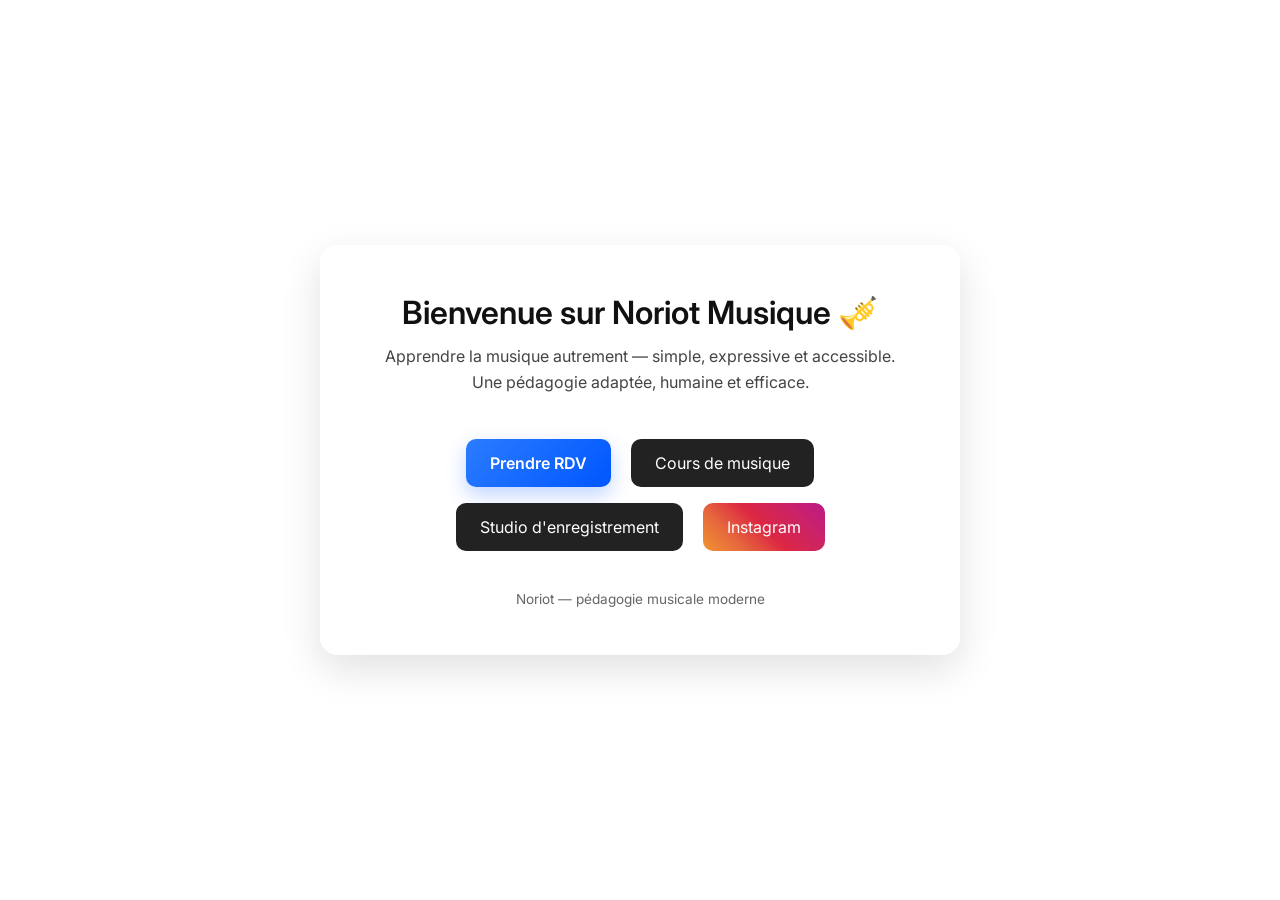
==== index.html @ 12dbf33e "Change button text from 'Réserver un cours' to 'Prendre RDV'" ====
<!DOCTYPE html>
<html lang="fr">
<head>
  <meta charset="UTF-8" />
  <title>Accueil — Noriot Musique</title>
  <meta name="viewport" content="width=device-width, initial-scale=1.0">

  <!-- Police -->
  <link href="https://fonts.googleapis.com/css2?family=Inter:wght@300;400;600&display=swap" rel="stylesheet">

  <style>
    * {
      box-sizing: border-box;
    }

    body {
      margin: 0;
      font-family: "Inter", Arial, sans-serif;
      color: #111;

      background: url("Fond-ecran-acceuil.png");
      background-size: cover;
      background-position: center;
      background-repeat: no-repeat;
      background-attachment: fixed;

      display: flex;
      align-items: center;
      justify-content: center;
      min-height: 100vh;
    }

    .card {
      background: rgba(255,255,255,0.94);
      padding: 48px 36px;
      max-width: 640px;
      width: 100%;
      text-align: center;
      border-radius: 18px;
      box-shadow: 0 14px 40px rgba(0,0,0,0.12);
    }

    h1 {
      margin: 0 0 12px;
      font-size: 2rem;
      font-weight: 600;
    }

    p.subtitle {
      margin: 0 0 36px;
      color: #444;
      line-height: 1.6;
    }

    .btn {
      display: inline-block;
      padding: 14px 24px;
      border-radius: 10px;
      border: none;
      font-size: 1rem;
      cursor: pointer;
      transition: transform .15s ease, box-shadow .15s ease, background .2s ease;
      text-decoration: none;
      margin: 8px;
    }

    .btn:hover {
      transform: translateY(-2px);
      box-shadow: 0 10px 20px rgba(0,0,0,0.15);
    }

    /* 🔵 Bouton principal Réserver */
    .btn-primary {
      background: linear-gradient(135deg, #2b7cff, #0056ff);
      color: white;
      font-weight: 600;
      box-shadow: 0 8px 20px rgba(0,86,255,0.25);
    }

    .btn-primary:hover {
      background: linear-gradient(135deg, #1f6ef0, #0048d6);
    }

    /* Boutons secondaires */
    .btn-secondary {
      background: #222;
      color: white;
    }

    .btn-secondary:hover {
      background: #000;
    }

    /* Instagram */
    .btn-instagram {
      background: linear-gradient(45deg, #f09433, #e6683c, #dc2743, #cc2366, #bc1888);
      color: white;
    }

    .btn-instagram:hover {
      background: linear-gradient(45deg, #dc2743, #cc2366, #bc1888);
    }

    footer {
      margin-top: 32px;
      font-size: .85rem;
      color: #666;
    }
  </style>
</head>

<body>

  <div class="card">
    <h1>Bienvenue sur Noriot Musique 🎺</h1>

    <p class="subtitle">
      Apprendre la musique autrement — simple, expressive et accessible.<br>
      Une pédagogie adaptée, humaine et efficace.
    </p>

    <!-- 🔵 Bouton principal -->
    <a href="Reserver.html" class="btn btn-primary">
      Prendre RDV
    </a>

    <!-- Boutons secondaires -->
    <a href="Cours.html" class="btn btn-secondary">
      Cours de musique
    </a>

    <a href="Studio.html" class="btn btn-secondary">
      Studio d'enregistrement
    </a>

    <a href="https://www.instagram.com/noriot.music/" 
       class="btn btn-instagram"
       target="_blank">
       Instagram
    </a>

    <footer>
      Noriot — pédagogie musicale moderne
    </footer>
  </div>

</body>
</html>
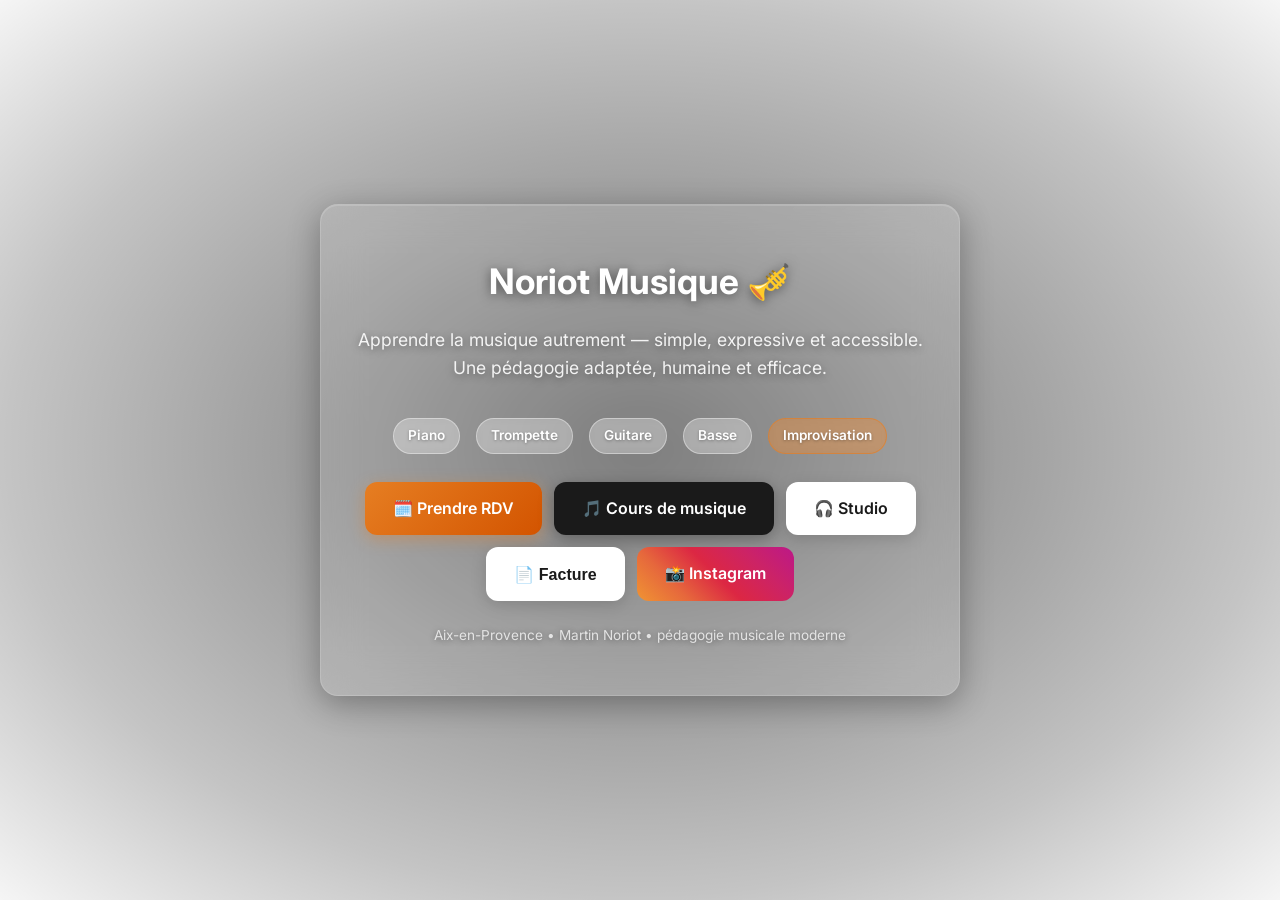
==== commit 0b6c139f: "Enhance index.html with meta tags and styles Added meta description and improved styling for hero se" ====
--- a/index.html
+++ b/index.html
@@ -1,148 +1,356 @@
 <!DOCTYPE html>
 <html lang="fr">
 <head>
-  <meta charset="UTF-8" />
+  <meta charset="UTF-8">
+  <meta name="viewport" content="width=device-width, initial-scale=1.0">
   <title>Accueil — Noriot Musique</title>
-  <meta name="viewport" content="width=device-width, initial-scale=1.0">
-
-  <!-- Police -->
-  <link href="https://fonts.googleapis.com/css2?family=Inter:wght@300;400;600&display=swap" rel="stylesheet">
+  <meta name="description" content="Apprendre la musique autrement avec Martin Noriot. Cours de piano, trompette, guitare, basse. Improvisation et pédagogie adaptée à Aix-en-Provence.">
+
+  <link href="https://fonts.googleapis.com/css2?family=Inter:wght@300;400;500;600;700&display=swap" rel="stylesheet">
+  <link rel="stylesheet" href="style.css">
 
   <style>
-    * {
-      box-sizing: border-box;
-    }
-
     body {
-      margin: 0;
-      font-family: "Inter", Arial, sans-serif;
-      color: #111;
-
-      background: url("Fond-ecran-acceuil.png");
+      /* TODO MARTIN : Remplacer par ton image Fond-ecran-acceuil.png */
+      background-image: url("https://images.unsplash.com/photo-1511379938547-c1f69419868d?w=1920&q=80");
       background-size: cover;
       background-position: center;
       background-repeat: no-repeat;
       background-attachment: fixed;
-
+    }
+
+    .hero-index {
+      min-height: 100vh;
       display: flex;
       align-items: center;
       justify-content: center;
-      min-height: 100vh;
-    }
-
-    .card {
-      background: rgba(255,255,255,0.94);
+      padding: 20px;
+      position: relative;
+    }
+
+    /* Overlay sombre derrière la card pour faire ressortir le texte blanc */
+    .hero-index::before {
+      content: '';
+      position: absolute;
+      top: 0; left: 0; right: 0; bottom: 0;
+      background: radial-gradient(ellipse at center, rgba(0,0,0,0.55) 0%, rgba(0,0,0,0.2) 70%, transparent 100%);
+      z-index: 0;
+      pointer-events: none;
+    }
+
+    /* Card glassmorphism */
+    .hero-card {
+      position: relative;
+      z-index: 1;
+      background: rgba(255, 255, 255, 0.1);
+      backdrop-filter: blur(20px) saturate(1.2);
+      -webkit-backdrop-filter: blur(20px) saturate(1.2);
+      border-radius: var(--radius);
       padding: 48px 36px;
       max-width: 640px;
       width: 100%;
       text-align: center;
-      border-radius: 18px;
-      box-shadow: 0 14px 40px rgba(0,0,0,0.12);
-    }
-
-    h1 {
-      margin: 0 0 12px;
-      font-size: 2rem;
-      font-weight: 600;
-    }
-
-    p.subtitle {
-      margin: 0 0 36px;
-      color: #444;
+      box-shadow: 
+        0 8px 32px rgba(0, 0, 0, 0.3),
+        inset 0 1px 0 rgba(255, 255, 255, 0.15);
+      border: 1px solid rgba(255, 255, 255, 0.15);
+      animation: fadeInUp 0.8s ease;
+    }
+
+    .hero-card h1 {
+      font-size: 2.2rem;
+      font-weight: 700;
+      margin-bottom: 16px;
+      color: #fff;
+      text-shadow: 0 2px 12px rgba(0,0,0,0.5);
+    }
+
+    .hero-card .subtitle {
+      font-size: 1.1rem;
+      color: rgba(255, 255, 255, 0.9);
+      margin-bottom: 32px;
       line-height: 1.6;
-    }
-
-    .btn {
-      display: inline-block;
-      padding: 14px 24px;
-      border-radius: 10px;
+      text-shadow: 0 2px 8px rgba(0,0,0,0.4);
+    }
+
+    .hero-buttons {
+      display: flex;
+      flex-wrap: wrap;
+      justify-content: center;
+      gap: 12px;
+      margin-bottom: 24px;
+    }
+
+    /* Tags */
+    .hero-tags {
+      display: flex;
+      flex-wrap: wrap;
+      justify-content: center;
+      gap: 8px;
+      margin-bottom: 24px;
+    }
+
+    .hero-tags .tag {
+      background: rgba(255, 255, 255, 0.25);
+      color: #fff;
+      border: 1px solid rgba(255, 255, 255, 0.4);
+      backdrop-filter: blur(4px);
+      text-shadow: 0 1px 3px rgba(0,0,0,0.3);
+    }
+
+    .hero-tags .tag-orange {
+      background: rgba(230, 126, 34, 0.4);
+      color: #fff;
+      border-color: rgba(230, 126, 34, 0.6);
+    }
+
+    .hero-footer {
+      font-size: 0.85rem;
+      color: rgba(255, 255, 255, 0.75);
+      margin-top: 16px;
+      text-shadow: 0 1px 6px rgba(0,0,0,0.4);
+    }
+
+    /* ===== BOUTONS OPaQUES ET LISIBLES ===== */
+
+    .hero-buttons .btn-primary {
+      background: linear-gradient(135deg, #E67E22, #D35400);
+      color: #fff;
+      box-shadow: 0 4px 16px rgba(230, 126, 34, 0.4);
+    }
+    .hero-buttons .btn-primary:hover {
+      background: linear-gradient(135deg, #D35400, #E67E22);
+      transform: translateY(-2px);
+      box-shadow: 0 8px 24px rgba(230, 126, 34, 0.5);
+    }
+
+    .hero-buttons .btn-secondary {
+      background: #1A1A1A;
+      color: #fff;
+      box-shadow: 0 4px 16px rgba(0,0,0,0.3);
+    }
+    .hero-buttons .btn-secondary:hover {
+      background: #000;
+      transform: translateY(-2px);
+      box-shadow: 0 8px 24px rgba(0,0,0,0.4);
+    }
+
+    .hero-buttons .btn-ghost {
+      background: #fff;
+      color: #1A1A1A;
       border: none;
+      box-shadow: 0 4px 16px rgba(0,0,0,0.15);
+    }
+    .hero-buttons .btn-ghost:hover {
+      background: #f5f5f5;
+      transform: translateY(-2px);
+      box-shadow: 0 8px 24px rgba(0,0,0,0.2);
+    }
+
+    .hero-buttons .btn-instagram {
+      background: linear-gradient(45deg, #f09433, #e6683c, #dc2743, #cc2366, #bc1888);
+      color: #fff;
+    }
+    .hero-buttons .btn-instagram:hover {
+      opacity: 0.9;
+      transform: translateY(-2px);
+    }
+
+    @keyframes fadeInUp {
+      from { opacity: 0; transform: translateY(30px); }
+      to { opacity: 1; transform: translateY(0); }
+    }
+
+    /* Modal mot de passe */
+    .modal-overlay {
+      position: fixed;
+      top: 0; left: 0; right: 0; bottom: 0;
+      background: rgba(0,0,0,0.6);
+      backdrop-filter: blur(8px);
+      display: none;
+      align-items: center;
+      justify-content: center;
+      z-index: 9999;
+      padding: 20px;
+    }
+
+    .modal-overlay.active {
+      display: flex;
+      animation: fadeIn 0.2s ease;
+    }
+
+    .modal-box {
+      background: rgba(255, 255, 255, 0.95);
+      backdrop-filter: blur(20px);
+      border-radius: var(--radius);
+      padding: 40px 32px;
+      max-width: 400px;
+      width: 100%;
+      text-align: center;
+      box-shadow: var(--shadow-hover);
+      animation: slideUp 0.3s ease;
+      border: 1px solid rgba(255,255,255,0.5);
+    }
+
+    .modal-box h3 {
+      font-size: 1.3rem;
+      margin-bottom: 8px;
+      color: var(--noir);
+    }
+
+    .modal-box p {
+      color: var(--gris);
+      font-size: 0.95rem;
+      margin-bottom: 24px;
+    }
+
+    .modal-box input {
+      width: 100%;
+      padding: 14px 16px;
+      border: 2px solid #eee;
+      border-radius: var(--radius-sm);
       font-size: 1rem;
-      cursor: pointer;
-      transition: transform .15s ease, box-shadow .15s ease, background .2s ease;
-      text-decoration: none;
-      margin: 8px;
-    }
-
-    .btn:hover {
-      transform: translateY(-2px);
-      box-shadow: 0 10px 20px rgba(0,0,0,0.15);
-    }
-
-    /* 🔵 Bouton principal Réserver */
-    .btn-primary {
-      background: linear-gradient(135deg, #2b7cff, #0056ff);
-      color: white;
-      font-weight: 600;
-      box-shadow: 0 8px 20px rgba(0,86,255,0.25);
-    }
-
-    .btn-primary:hover {
-      background: linear-gradient(135deg, #1f6ef0, #0048d6);
-    }
-
-    /* Boutons secondaires */
-    .btn-secondary {
-      background: #222;
-      color: white;
-    }
-
-    .btn-secondary:hover {
-      background: #000;
-    }
-
-    /* Instagram */
-    .btn-instagram {
-      background: linear-gradient(45deg, #f09433, #e6683c, #dc2743, #cc2366, #bc1888);
-      color: white;
-    }
-
-    .btn-instagram:hover {
-      background: linear-gradient(45deg, #dc2743, #cc2366, #bc1888);
-    }
-
-    footer {
-      margin-top: 32px;
-      font-size: .85rem;
-      color: #666;
+      font-family: 'Inter', sans-serif;
+      text-align: center;
+      letter-spacing: 0.1em;
+      transition: var(--transition);
+      margin-bottom: 16px;
+      background: var(--blanc);
+    }
+
+    .modal-box input:focus {
+      outline: none;
+      border-color: var(--orange);
+      box-shadow: 0 0 0 4px var(--orange-clair);
+    }
+
+    .modal-box .error {
+      color: #e74c3c;
+      font-size: 0.85rem;
+      margin-top: -8px;
+      margin-bottom: 12px;
+      min-height: 20px;
+    }
+
+    .modal-buttons {
+      display: flex;
+      gap: 12px;
+    }
+
+    .modal-buttons .btn {
+      flex: 1;
+    }
+
+    @keyframes fadeIn {
+      from { opacity: 0; }
+      to { opacity: 1; }
+    }
+
+    @keyframes slideUp {
+      from { opacity: 0; transform: translateY(20px); }
+      to { opacity: 1; transform: translateY(0); }
+    }
+
+    @keyframes shake {
+      0%, 100% { transform: translateX(0); }
+      25% { transform: translateX(-8px); }
+      75% { transform: translateX(8px); }
+    }
+
+    .shake {
+      animation: shake 0.3s ease;
     }
   </style>
 </head>
 
 <body>
-
-  <div class="card">
-    <h1>Bienvenue sur Noriot Musique 🎺</h1>
-
-    <p class="subtitle">
-      Apprendre la musique autrement — simple, expressive et accessible.<br>
-      Une pédagogie adaptée, humaine et efficace.
-    </p>
-
-    <!-- 🔵 Bouton principal -->
-    <a href="Reserver.html" class="btn btn-primary">
-      Prendre RDV
-    </a>
-
-    <!-- Boutons secondaires -->
-    <a href="Cours.html" class="btn btn-secondary">
-      Cours de musique
-    </a>
-
-    <a href="Studio.html" class="btn btn-secondary">
-      Studio d'enregistrement
-    </a>
-
-    <a href="https://www.instagram.com/noriot.music/" 
-       class="btn btn-instagram"
-       target="_blank">
-       Instagram
-    </a>
-
-    <footer>
-      Noriot — pédagogie musicale moderne
-    </footer>
+  <div class="hero-index">
+    <div class="hero-card">
+      <h1>Noriot Musique 🎺</h1>
+
+      <p class="subtitle">
+        Apprendre la musique autrement — simple, expressive et accessible.<br>
+        Une pédagogie adaptée, humaine et efficace.
+      </p>
+
+      <div class="hero-tags">
+        <span class="tag">Piano</span>
+        <span class="tag">Trompette</span>
+        <span class="tag">Guitare</span>
+        <span class="tag">Basse</span>
+        <span class="tag tag-orange">Improvisation</span>
+      </div>
+
+      <div class="hero-buttons">
+        <a href="Réserver.html" class="btn btn-primary">🗓️ Prendre RDV</a>
+        <a href="Cours.html" class="btn btn-secondary">🎵 Cours de musique</a>
+        <a href="Studio.html" class="btn btn-ghost">🎧 Studio</a>
+        <button type="button" class="btn btn-ghost" onclick="ouvrirModal()">📄 Facture</button>
+        <a href="https://www.instagram.com/noriot.music/" class="btn btn-instagram" target="_blank" rel="noopener">📸 Instagram</a>
+      </div>
+
+      <div class="hero-footer">
+        Aix-en-Provence • Martin Noriot • pédagogie musicale moderne
+      </div>
+    </div>
   </div>
 
+  <!-- Modal mot de passe -->
+  <div class="modal-overlay" id="modalMDP" onclick="fermerModal(event)">
+    <div class="modal-box" onclick="event.stopPropagation()">
+      <h3>🔒 Accès réservé</h3>
+      <p>Cette section est réservée. Entre le mot de passe pour continuer.</p>
+      <input 
+        type="password" 
+        id="inputMDP" 
+        placeholder="••••••" 
+        onkeydown="if(event.key==='Enter')verifierMDP()"
+        autocomplete="off"
+      >
+      <div class="error" id="errorMDP"></div>
+      <div class="modal-buttons">
+        <button type="button" class="btn btn-secondary" onclick="fermerModal()">Annuler</button>
+        <button type="button" class="btn btn-primary" onclick="verifierMDP()">Valider</button>
+      </div>
+    </div>
+  </div>
+
+  <script>
+    const MOT_DE_PASSE = "noriot2026";
+
+    function ouvrirModal() {
+      document.getElementById('modalMDP').classList.add('active');
+      document.getElementById('inputMDP').value = '';
+      document.getElementById('errorMDP').textContent = '';
+      setTimeout(() => document.getElementById('inputMDP').focus(), 100);
+    }
+
+    function fermerModal(event) {
+      if (event && event.target !== document.getElementById('modalMDP')) return;
+      document.getElementById('modalMDP').classList.remove('active');
+    }
+
+    function verifierMDP() {
+      const input = document.getElementById('inputMDP');
+      const error = document.getElementById('errorMDP');
+      const modal = document.getElementById('modalMDP');
+
+      if (input.value === MOT_DE_PASSE) {
+        window.location.href = 'FactureForm.html';
+      } else {
+        error.textContent = 'Mot de passe incorrect';
+        modal.querySelector('.modal-box').classList.add('shake');
+        input.value = '';
+        input.focus();
+        setTimeout(() => {
+          modal.querySelector('.modal-box').classList.remove('shake');
+        }, 300);
+      }
+    }
+
+    document.addEventListener('keydown', (e) => {
+      if (e.key === 'Escape') fermerModal();
+    });
+  </script>
 </body>
 </html>
--- a/style.css
+++ b/style.css
@@ -0,0 +1,524 @@
+/* ============================================
+   NORIOT MUSIQUE - Style Commun
+   Palette inspirée de l'affiche officielle
+   ============================================ */
+
+/* --- Variables de couleurs (palette affiche) --- */
+:root {
+  --rose: #F5A9B8;
+  --rose-clair: #FCE4EC;
+  --orange: #E67E22;
+  --orange-clair: #FAD7A0;
+  --jaune: #F4D03F;
+  --jaune-clair: #FCF3CF;
+  --noir: #1A1A1A;
+  --gris: #666666;
+  --gris-clair: #F5F5F5;
+  --blanc: #FFFFFF;
+  --bleu-lien: #2A6EFB;
+
+  --radius: 18px;
+  --radius-sm: 12px;
+  --shadow: 0 8px 32px rgba(0,0,0,0.12);
+  --shadow-hover: 0 12px 40px rgba(0,0,0,0.18);
+  --transition: all 0.3s cubic-bezier(0.4, 0, 0.2, 1);
+}
+
+/* --- Reset & Base --- */
+* {
+  margin: 0;
+  padding: 0;
+  box-sizing: border-box;
+}
+
+html {
+  scroll-behavior: smooth;
+  font-size: 16px;
+}
+
+body {
+  font-family: 'Inter', -apple-system, BlinkMacSystemFont, 'Segoe UI', sans-serif;
+  color: var(--noir);
+  line-height: 1.6;
+  background: var(--gris-clair);
+  overflow-x: hidden;
+}
+
+/* --- Liens --- */
+a {
+  color: var(--bleu-lien);
+  text-decoration: none;
+  transition: var(--transition);
+}
+
+a:hover {
+  color: var(--orange);
+}
+
+/* --- Boutons --- */
+.btn {
+  display: inline-flex;
+  align-items: center;
+  justify-content: center;
+  gap: 8px;
+  padding: 14px 28px;
+  border-radius: var(--radius-sm);
+  border: none;
+  font-size: 1rem;
+  font-weight: 600;
+  cursor: pointer;
+  transition: var(--transition);
+  text-decoration: none;
+  white-space: nowrap;
+}
+
+.btn:hover {
+  transform: translateY(-2px);
+  box-shadow: var(--shadow-hover);
+}
+
+.btn-primary {
+  background: linear-gradient(135deg, var(--orange), #D35400);
+  color: var(--blanc);
+  box-shadow: 0 4px 16px rgba(230, 126, 34, 0.3);
+}
+
+.btn-primary:hover {
+  background: linear-gradient(135deg, #D35400, var(--orange));
+}
+
+.btn-secondary {
+  background: var(--noir);
+  color: var(--blanc);
+}
+
+.btn-secondary:hover {
+  background: #333;
+}
+
+.btn-ghost {
+  background: rgba(255,255,255,0.9);
+  color: var(--noir);
+  border: 2px solid var(--rose);
+}
+
+.btn-ghost:hover {
+  background: var(--rose-clair);
+  border-color: var(--orange);
+}
+
+.btn-instagram {
+  background: linear-gradient(45deg, #f09433, #e6683c, #dc2743, #cc2366, #bc1888);
+  color: var(--blanc);
+}
+
+.btn-instagram:hover {
+  opacity: 0.9;
+}
+
+/* --- Cartes --- */
+.card {
+  background: var(--blanc);
+  border-radius: var(--radius);
+  padding: 32px;
+  box-shadow: var(--shadow);
+  transition: var(--transition);
+}
+
+.card:hover {
+  box-shadow: var(--shadow-hover);
+  transform: translateY(-4px);
+}
+
+/* --- Navigation flottante --- */
+.nav-float {
+  position: fixed;
+  top: 20px;
+  left: 20px;
+  z-index: 1000;
+  background: rgba(255,255,255,0.95);
+  backdrop-filter: blur(10px);
+  border-radius: 50%;
+  width: 48px;
+  height: 48px;
+  display: flex;
+  align-items: center;
+  justify-content: center;
+  box-shadow: var(--shadow);
+  transition: var(--transition);
+}
+
+.nav-float:hover {
+  transform: scale(1.1);
+  background: var(--rose-clair);
+}
+
+.nav-float svg {
+  width: 24px;
+  height: 24px;
+  color: var(--noir);
+}
+
+/* --- Progress bar --- */
+.progress-bar {
+  position: fixed;
+  top: 0;
+  left: 0;
+  height: 3px;
+  background: linear-gradient(90deg, var(--orange), var(--jaune));
+  z-index: 9999;
+  transition: width 0.1s ease;
+}
+
+/* --- Sections --- */
+.section {
+  padding: 60px 20px;
+  max-width: 900px;
+  margin: 0 auto;
+}
+
+.section-title {
+  font-size: 2rem;
+  font-weight: 700;
+  margin-bottom: 12px;
+  color: var(--noir);
+}
+
+.section-subtitle {
+  font-size: 1.1rem;
+  color: var(--gris);
+  margin-bottom: 40px;
+  max-width: 600px;
+}
+
+/* --- Footer --- */
+.site-footer {
+  background: var(--noir);
+  color: var(--blanc);
+  padding: 48px 20px 24px;
+  margin-top: 60px;
+}
+
+.footer-content {
+  max-width: 900px;
+  margin: 0 auto;
+  display: grid;
+  grid-template-columns: 1fr;
+  gap: 32px;
+}
+
+.footer-profile {
+  display: flex;
+  align-items: center;
+  gap: 16px;
+}
+
+.footer-profile-img {
+  width: 64px;
+  height: 64px;
+  border-radius: 50%;
+  object-fit: cover;
+  border: 3px solid var(--orange);
+}
+
+.footer-profile-info h3 {
+  font-size: 1.2rem;
+  margin-bottom: 4px;
+}
+
+.footer-profile-info p {
+  font-size: 0.9rem;
+  color: #aaa;
+}
+
+.footer-links {
+  display: flex;
+  flex-wrap: wrap;
+  gap: 16px;
+}
+
+.footer-links a {
+  color: #aaa;
+  font-size: 0.9rem;
+  display: flex;
+  align-items: center;
+  gap: 6px;
+}
+
+.footer-links a:hover {
+  color: var(--orange);
+}
+
+.footer-bottom {
+  text-align: center;
+  padding-top: 24px;
+  margin-top: 24px;
+  border-top: 1px solid #333;
+  font-size: 0.85rem;
+  color: #666;
+}
+
+/* --- Grille de cartes --- */
+.cards-grid {
+  display: grid;
+  grid-template-columns: 1fr;
+  gap: 20px;
+}
+
+/* --- Reviews placeholder --- */
+.reviews-section {
+  background: linear-gradient(135deg, var(--rose-clair), var(--jaune-clair));
+  border-radius: var(--radius);
+  padding: 40px 32px;
+  text-align: center;
+}
+
+.reviews-placeholder {
+  background: var(--blanc);
+  border-radius: var(--radius-sm);
+  padding: 32px;
+  margin-top: 20px;
+  border: 2px dashed var(--rose);
+}
+
+/* --- Animations --- */
+@keyframes fadeInUp {
+  from {
+    opacity: 0;
+    transform: translateY(30px);
+  }
+  to {
+    opacity: 1;
+    transform: translateY(0);
+  }
+}
+
+.animate-in {
+  animation: fadeInUp 0.6s ease forwards;
+}
+
+/* --- Responsive --- */
+@media (min-width: 768px) {
+  .cards-grid {
+    grid-template-columns: repeat(2, 1fr);
+  }
+
+  .footer-content {
+    grid-template-columns: 1fr 1fr;
+  }
+
+  .section {
+    padding: 80px 40px;
+  }
+}
+
+@media (min-width: 1024px) {
+  .cards-grid {
+    grid-template-columns: repeat(3, 1fr);
+  }
+}
+
+/* --- Scroll reveal --- */
+.reveal {
+  opacity: 0;
+  transform: translateY(20px);
+  transition: opacity 0.6s ease, transform 0.6s ease;
+}
+
+.reveal.active {
+  opacity: 1;
+  transform: translateY(0);
+}
+
+/* --- Tarifs visuels --- */
+.price-card {
+  background: var(--blanc);
+  border-radius: var(--radius);
+  padding: 28px;
+  text-align: center;
+  border: 2px solid transparent;
+  transition: var(--transition);
+  position: relative;
+  overflow: hidden;
+}
+
+.price-card::before {
+  content: '';
+  position: absolute;
+  top: 0;
+  left: 0;
+  right: 0;
+  height: 4px;
+  background: linear-gradient(90deg, var(--orange), var(--jaune));
+}
+
+.price-card:hover {
+  border-color: var(--orange);
+  transform: translateY(-4px);
+}
+
+.price-tag {
+  font-size: 2.5rem;
+  font-weight: 700;
+  color: var(--orange);
+  margin: 16px 0;
+}
+
+.price-period {
+  font-size: 0.9rem;
+  color: var(--gris);
+}
+
+/* --- Tags --- */
+.tag {
+  display: inline-block;
+  padding: 6px 14px;
+  border-radius: 999px;
+  font-size: 0.85rem;
+  font-weight: 600;
+  background: var(--rose-clair);
+  color: var(--noir);
+  margin: 4px;
+}
+
+.tag-orange {
+  background: var(--orange-clair);
+  color: #8B4513;
+}
+
+/* --- Hero spécial index --- */
+.hero-index {
+  min-height: 100vh;
+  display: flex;
+  align-items: center;
+  justify-content: center;
+  padding: 20px;
+  position: relative;
+}
+
+.hero-card {
+  background: rgba(255,255,255,0.96);
+  backdrop-filter: blur(10px);
+  border-radius: var(--radius);
+  padding: 48px 36px;
+  max-width: 640px;
+  width: 100%;
+  text-align: center;
+  box-shadow: var(--shadow);
+  animation: fadeInUp 0.8s ease;
+}
+
+/* --- Formulaire embed --- */
+.form-embed {
+  border-radius: var(--radius);
+  overflow: hidden;
+  border: 1px solid #eee;
+  background: var(--blanc);
+}
+
+.form-embed iframe {
+  width: 100%;
+  border: 0;
+  display: block;
+}
+
+/* --- Info box --- */
+.info-box {
+  background: linear-gradient(135deg, var(--rose-clair), var(--jaune-clair));
+  border-radius: var(--radius-sm);
+  padding: 20px;
+  margin: 20px 0;
+  border-left: 4px solid var(--orange);
+}
+
+.info-box p {
+  margin: 8px 0;
+  font-size: 0.95rem;
+}
+
+/* --- Image placeholders --- */
+.img-placeholder {
+  background: linear-gradient(135deg, var(--rose-clair), var(--jaune-clair));
+  border-radius: var(--radius-sm);
+  display: flex;
+  align-items: center;
+  justify-content: center;
+  min-height: 200px;
+  color: var(--gris);
+  font-size: 0.9rem;
+  text-align: center;
+  padding: 20px;
+  border: 2px dashed var(--rose);
+}
+
+/* --- CTA fixe mobile --- */
+.cta-fixed {
+  position: fixed;
+  bottom: 0;
+  left: 0;
+  right: 0;
+  background: var(--blanc);
+  padding: 16px 20px;
+  box-shadow: 0 -4px 20px rgba(0,0,0,0.1);
+  display: flex;
+  gap: 12px;
+  z-index: 100;
+}
+
+.cta-fixed .btn {
+  flex: 1;
+  padding: 14px;
+}
+
+@media (min-width: 768px) {
+  .cta-fixed {
+    display: none;
+  }
+}
+
+/* --- Timeline --- */
+.timeline {
+  position: relative;
+  padding-left: 30px;
+}
+
+.timeline::before {
+  content: '';
+  position: absolute;
+  left: 8px;
+  top: 0;
+  bottom: 0;
+  width: 3px;
+  background: linear-gradient(180deg, var(--orange), var(--jaune));
+  border-radius: 3px;
+}
+
+.timeline-item {
+  position: relative;
+  margin-bottom: 32px;
+  padding-left: 24px;
+}
+
+.timeline-item::before {
+  content: '';
+  position: absolute;
+  left: -30px;
+  top: 4px;
+  width: 16px;
+  height: 16px;
+  border-radius: 50%;
+  background: var(--orange);
+  border: 3px solid var(--blanc);
+  box-shadow: 0 0 0 3px var(--orange-clair);
+}
+
+.timeline-item h3 {
+  font-size: 1.1rem;
+  margin-bottom: 8px;
+  color: var(--noir);
+}
+
+.timeline-item p {
+  font-size: 0.95rem;
+  color: var(--gris);
+}
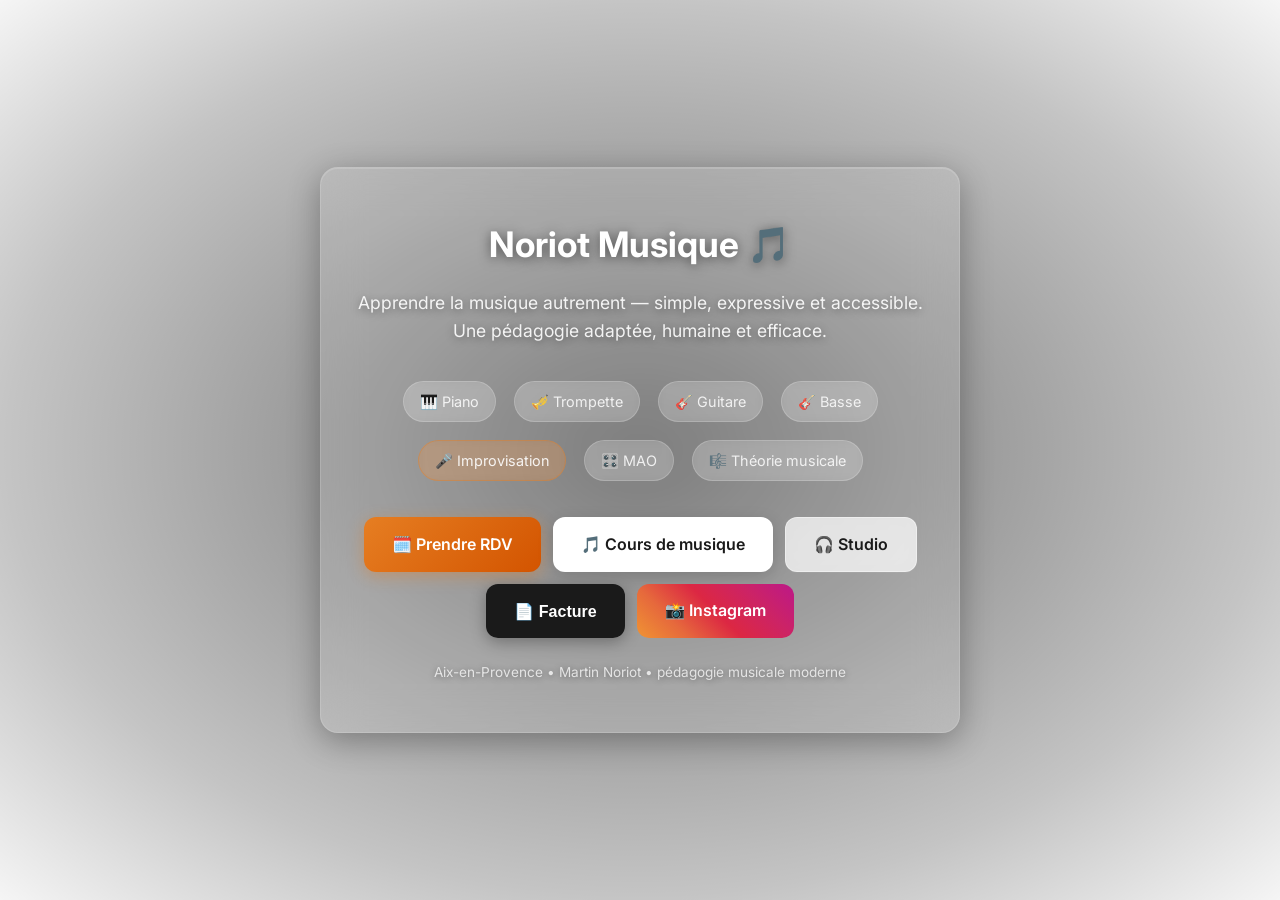
==== commit 6315f853: "Refactor styles and update HTML tags with emojis" ====
--- a/index.html
+++ b/index.html
@@ -28,7 +28,7 @@
       position: relative;
     }
 
-    /* Overlay sombre derrière la card pour faire ressortir le texte blanc */
+    /* Overlay sombre derrière la card */
     .hero-index::before {
       content: '';
       position: absolute;
@@ -81,27 +81,41 @@
       margin-bottom: 24px;
     }
 
-    /* Tags */
+    /* ===== TAGS INFORMATIFS (pas des boutons) ===== */
     .hero-tags {
       display: flex;
       flex-wrap: wrap;
       justify-content: center;
-      gap: 8px;
-      margin-bottom: 24px;
+      gap: 10px;
+      margin-bottom: 32px;
     }
 
     .hero-tags .tag {
+      background: rgba(255, 255, 255, 0.15);
+      color: rgba(255, 255, 255, 0.85);
+      border: 1px solid rgba(255, 255, 255, 0.2);
+      backdrop-filter: blur(4px);
+      font-size: 0.9rem;
+      font-weight: 400;
+      padding: 8px 16px;
+      cursor: default;
+      user-select: none;
+      transition: var(--transition);
+    }
+
+    .hero-tags .tag:hover {
       background: rgba(255, 255, 255, 0.25);
-      color: #fff;
-      border: 1px solid rgba(255, 255, 255, 0.4);
-      backdrop-filter: blur(4px);
-      text-shadow: 0 1px 3px rgba(0,0,0,0.3);
+      transform: translateY(-2px);
     }
 
     .hero-tags .tag-orange {
-      background: rgba(230, 126, 34, 0.4);
-      color: #fff;
-      border-color: rgba(230, 126, 34, 0.6);
+      background: rgba(230, 126, 34, 0.25);
+      color: rgba(255, 255, 255, 0.9);
+      border-color: rgba(230, 126, 34, 0.4);
+    }
+
+    .hero-tags .tag-orange:hover {
+      background: rgba(230, 126, 34, 0.35);
     }
 
     .hero-footer {
@@ -111,7 +125,7 @@
       text-shadow: 0 1px 6px rgba(0,0,0,0.4);
     }
 
-    /* ===== BOUTONS OPaQUES ET LISIBLES ===== */
+    /* ===== BOUTONS ===== */
 
     .hero-buttons .btn-primary {
       background: linear-gradient(135deg, #E67E22, #D35400);
@@ -124,27 +138,53 @@
       box-shadow: 0 8px 24px rgba(230, 126, 34, 0.5);
     }
 
+    /* Cours de musique — BLANC */
     .hero-buttons .btn-secondary {
+      background: #fff;
+      color: #1A1A1A;
+      box-shadow: 0 4px 16px rgba(0,0,0,0.15);
+    }
+    .hero-buttons .btn-secondary:hover {
+      background: #f5f5f5;
+      transform: translateY(-2px);
+      box-shadow: 0 8px 24px rgba(0,0,0,0.2);
+    }
+
+    /* Studio — transparent blanc */
+    .hero-buttons .btn-ghost {
+      background: rgba(255, 255, 255, 0.7);
+      backdrop-filter: blur(10px);
+      color: #1A1A1A;
+      border: 1px solid rgba(255,255,255,0.4);
+    }
+    .hero-buttons .btn-ghost:hover {
+      background: rgba(255, 255, 255, 0.9);
+      transform: translateY(-2px);
+    }
+
+    /* Facture — NOIR */
+    .hero-buttons .btn-facture {
+      display: inline-flex;
+      align-items: center;
+      justify-content: center;
+      gap: 8px;
+      padding: 14px 28px;
+      border-radius: var(--radius-sm);
+      border: none;
+      font-size: 1rem;
+      font-weight: 600;
+      cursor: pointer;
+      transition: var(--transition);
+      text-decoration: none;
+      white-space: nowrap;
       background: #1A1A1A;
       color: #fff;
       box-shadow: 0 4px 16px rgba(0,0,0,0.3);
     }
-    .hero-buttons .btn-secondary:hover {
+    .hero-buttons .btn-facture:hover {
       background: #000;
       transform: translateY(-2px);
       box-shadow: 0 8px 24px rgba(0,0,0,0.4);
-    }
-
-    .hero-buttons .btn-ghost {
-      background: #fff;
-      color: #1A1A1A;
-      border: none;
-      box-shadow: 0 4px 16px rgba(0,0,0,0.15);
-    }
-    .hero-buttons .btn-ghost:hover {
-      background: #f5f5f5;
-      transform: translateY(-2px);
-      box-shadow: 0 8px 24px rgba(0,0,0,0.2);
     }
 
     .hero-buttons .btn-instagram {
@@ -266,26 +306,29 @@
 <body>
   <div class="hero-index">
     <div class="hero-card">
-      <h1>Noriot Musique 🎺</h1>
+      <h1>Noriot Musique 🎵</h1>
 
       <p class="subtitle">
         Apprendre la musique autrement — simple, expressive et accessible.<br>
         Une pédagogie adaptée, humaine et efficace.
       </p>
 
+      <!-- Tags informatifs avec emojis -->
       <div class="hero-tags">
-        <span class="tag">Piano</span>
-        <span class="tag">Trompette</span>
-        <span class="tag">Guitare</span>
-        <span class="tag">Basse</span>
-        <span class="tag tag-orange">Improvisation</span>
+        <span class="tag">🎹 Piano</span>
+        <span class="tag">🎺 Trompette</span>
+        <span class="tag">🎸 Guitare</span>
+        <span class="tag">🎸 Basse</span>
+        <span class="tag tag-orange">🎤 Improvisation</span>
+        <span class="tag">🎛️ MAO</span>
+        <span class="tag">🎼 Théorie musicale</span>
       </div>
 
       <div class="hero-buttons">
         <a href="Réserver.html" class="btn btn-primary">🗓️ Prendre RDV</a>
         <a href="Cours.html" class="btn btn-secondary">🎵 Cours de musique</a>
         <a href="Studio.html" class="btn btn-ghost">🎧 Studio</a>
-        <button type="button" class="btn btn-ghost" onclick="ouvrirModal()">📄 Facture</button>
+        <button type="button" class="btn-facture" onclick="ouvrirModal()">📄 Facture</button>
         <a href="https://www.instagram.com/noriot.music/" class="btn btn-instagram" target="_blank" rel="noopener">📸 Instagram</a>
       </div>
 
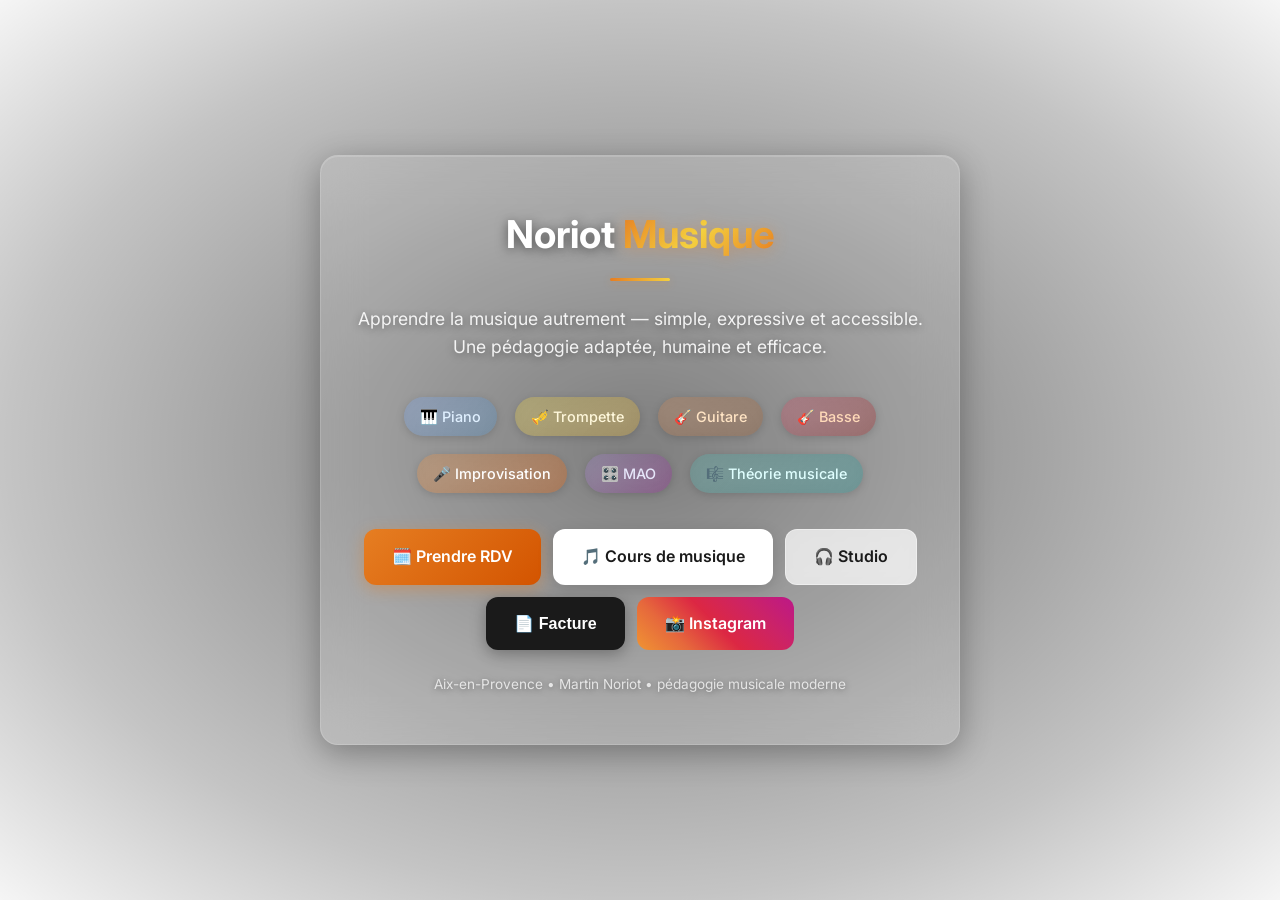
==== commit 39f4425b: "Refactor hero card styles and tag colors Updated styles and structure for hero card and tags." ====
--- a/index.html
+++ b/index.html
@@ -28,7 +28,7 @@
       position: relative;
     }
 
-    /* Overlay sombre derrière la card */
+    /* Overlay sombre */
     .hero-index::before {
       content: '';
       position: absolute;
@@ -57,12 +57,36 @@
       animation: fadeInUp 0.8s ease;
     }
 
+    /* ===== TITRE AVEC DÉGRADÉ COLORÉ ===== */
     .hero-card h1 {
-      font-size: 2.2rem;
+      font-size: 2.4rem;
       font-weight: 700;
-      margin-bottom: 16px;
+      margin-bottom: 8px;
       color: #fff;
       text-shadow: 0 2px 12px rgba(0,0,0,0.5);
+    }
+
+    .hero-card h1 .noriot {
+      color: #fff;
+    }
+
+    .hero-card h1 .musique {
+      background: linear-gradient(135deg, #E67E22, #F4D03F, #E67E22);
+      -webkit-background-clip: text;
+      -webkit-text-fill-color: transparent;
+      background-clip: text;
+      text-shadow: none;
+      filter: drop-shadow(0 2px 8px rgba(230, 126, 34, 0.4));
+    }
+
+    /* Petit trait décoratif sous le titre */
+    .title-accent {
+      width: 60px;
+      height: 3px;
+      background: linear-gradient(90deg, #E67E22, #F4D03F);
+      border-radius: 3px;
+      margin: 12px auto 24px;
+      box-shadow: 0 2px 8px rgba(230, 126, 34, 0.3);
     }
 
     .hero-card .subtitle {
@@ -81,7 +105,7 @@
       margin-bottom: 24px;
     }
 
-    /* ===== TAGS INFORMATIFS (pas des boutons) ===== */
+    /* ===== TAGS INFORMATIFS AVEC COULEURS DOUCES ===== */
     .hero-tags {
       display: flex;
       flex-wrap: wrap;
@@ -91,31 +115,84 @@
     }
 
     .hero-tags .tag {
-      background: rgba(255, 255, 255, 0.15);
-      color: rgba(255, 255, 255, 0.85);
-      border: 1px solid rgba(255, 255, 255, 0.2);
-      backdrop-filter: blur(4px);
       font-size: 0.9rem;
-      font-weight: 400;
+      font-weight: 500;
       padding: 8px 16px;
       cursor: default;
       user-select: none;
       transition: var(--transition);
+      border: none;
+      backdrop-filter: blur(10px);
+      box-shadow: 0 2px 8px rgba(0,0,0,0.15);
     }
 
     .hero-tags .tag:hover {
-      background: rgba(255, 255, 255, 0.25);
-      transform: translateY(-2px);
-    }
-
-    .hero-tags .tag-orange {
-      background: rgba(230, 126, 34, 0.25);
-      color: rgba(255, 255, 255, 0.9);
-      border-color: rgba(230, 126, 34, 0.4);
-    }
-
-    .hero-tags .tag-orange:hover {
-      background: rgba(230, 126, 34, 0.35);
+      transform: translateY(-2px);
+      box-shadow: 0 4px 12px rgba(0,0,0,0.2);
+    }
+
+    /* Couleurs douces pour chaque instrument */
+    .tag-piano {
+      background: linear-gradient(135deg, rgba(100, 149, 237, 0.25), rgba(70, 130, 180, 0.35));
+      color: #E0F0FF;
+      border: 1px solid rgba(100, 149, 237, 0.4);
+    }
+    .tag-piano:hover {
+      background: linear-gradient(135deg, rgba(100, 149, 237, 0.35), rgba(70, 130, 180, 0.45));
+    }
+
+    .tag-trompette {
+      background: linear-gradient(135deg, rgba(255, 215, 0, 0.2), rgba(218, 165, 32, 0.3));
+      color: #FFF8DC;
+      border: 1px solid rgba(255, 215, 0, 0.4);
+    }
+    .tag-trompette:hover {
+      background: linear-gradient(135deg, rgba(255, 215, 0, 0.3), rgba(218, 165, 32, 0.4));
+    }
+
+    .tag-guitare {
+      background: linear-gradient(135deg, rgba(210, 105, 30, 0.2), rgba(139, 69, 19, 0.3));
+      color: #FFE4C4;
+      border: 1px solid rgba(210, 105, 30, 0.4);
+    }
+    .tag-guitare:hover {
+      background: linear-gradient(135deg, rgba(210, 105, 30, 0.3), rgba(139, 69, 19, 0.4));
+    }
+
+    .tag-basse {
+      background: linear-gradient(135deg, rgba(220, 20, 60, 0.2), rgba(139, 0, 0, 0.3));
+      color: #FFDAB9;
+      border: 1px solid rgba(220, 20, 60, 0.4);
+    }
+    .tag-basse:hover {
+      background: linear-gradient(135deg, rgba(220, 20, 60, 0.3), rgba(139, 0, 0, 0.4));
+    }
+
+    .tag-impro {
+      background: linear-gradient(135deg, rgba(230, 126, 34, 0.25), rgba(211, 84, 0, 0.35));
+      color: #FFF;
+      border: 1px solid rgba(230, 126, 34, 0.5);
+    }
+    .tag-impro:hover {
+      background: linear-gradient(135deg, rgba(230, 126, 34, 0.35), rgba(211, 84, 0, 0.45));
+    }
+
+    .tag-mao {
+      background: linear-gradient(135deg, rgba(147, 112, 219, 0.2), rgba(128, 0, 128, 0.3));
+      color: #E6E6FA;
+      border: 1px solid rgba(147, 112, 219, 0.4);
+    }
+    .tag-mao:hover {
+      background: linear-gradient(135deg, rgba(147, 112, 219, 0.3), rgba(128, 0, 128, 0.4));
+    }
+
+    .tag-theorie {
+      background: linear-gradient(135deg, rgba(32, 178, 170, 0.2), rgba(0, 128, 128, 0.3));
+      color: #E0FFFF;
+      border: 1px solid rgba(32, 178, 170, 0.4);
+    }
+    .tag-theorie:hover {
+      background: linear-gradient(135deg, rgba(32, 178, 170, 0.3), rgba(0, 128, 128, 0.4));
     }
 
     .hero-footer {
@@ -138,7 +215,6 @@
       box-shadow: 0 8px 24px rgba(230, 126, 34, 0.5);
     }
 
-    /* Cours de musique — BLANC */
     .hero-buttons .btn-secondary {
       background: #fff;
       color: #1A1A1A;
@@ -150,7 +226,6 @@
       box-shadow: 0 8px 24px rgba(0,0,0,0.2);
     }
 
-    /* Studio — transparent blanc */
     .hero-buttons .btn-ghost {
       background: rgba(255, 255, 255, 0.7);
       backdrop-filter: blur(10px);
@@ -162,7 +237,6 @@
       transform: translateY(-2px);
     }
 
-    /* Facture — NOIR */
     .hero-buttons .btn-facture {
       display: inline-flex;
       align-items: center;
@@ -306,22 +380,28 @@
 <body>
   <div class="hero-index">
     <div class="hero-card">
-      <h1>Noriot Musique 🎵</h1>
+      <h1>
+        <span class="noriot">Noriot</span>
+        <span class="musique">Musique</span>
+      </h1>
+
+      <!-- Trait décoratif -->
+      <div class="title-accent"></div>
 
       <p class="subtitle">
         Apprendre la musique autrement — simple, expressive et accessible.<br>
         Une pédagogie adaptée, humaine et efficace.
       </p>
 
-      <!-- Tags informatifs avec emojis -->
+      <!-- Tags informatifs avec couleurs douces -->
       <div class="hero-tags">
-        <span class="tag">🎹 Piano</span>
-        <span class="tag">🎺 Trompette</span>
-        <span class="tag">🎸 Guitare</span>
-        <span class="tag">🎸 Basse</span>
-        <span class="tag tag-orange">🎤 Improvisation</span>
-        <span class="tag">🎛️ MAO</span>
-        <span class="tag">🎼 Théorie musicale</span>
+        <span class="tag tag-piano">🎹 Piano</span>
+        <span class="tag tag-trompette">🎺 Trompette</span>
+        <span class="tag tag-guitare">🎸 Guitare</span>
+        <span class="tag tag-basse">🎸 Basse</span>
+        <span class="tag tag-impro">🎤 Improvisation</span>
+        <span class="tag tag-mao">🎛️ MAO</span>
+        <span class="tag tag-theorie">🎼 Théorie musicale</span>
       </div>
 
       <div class="hero-buttons">
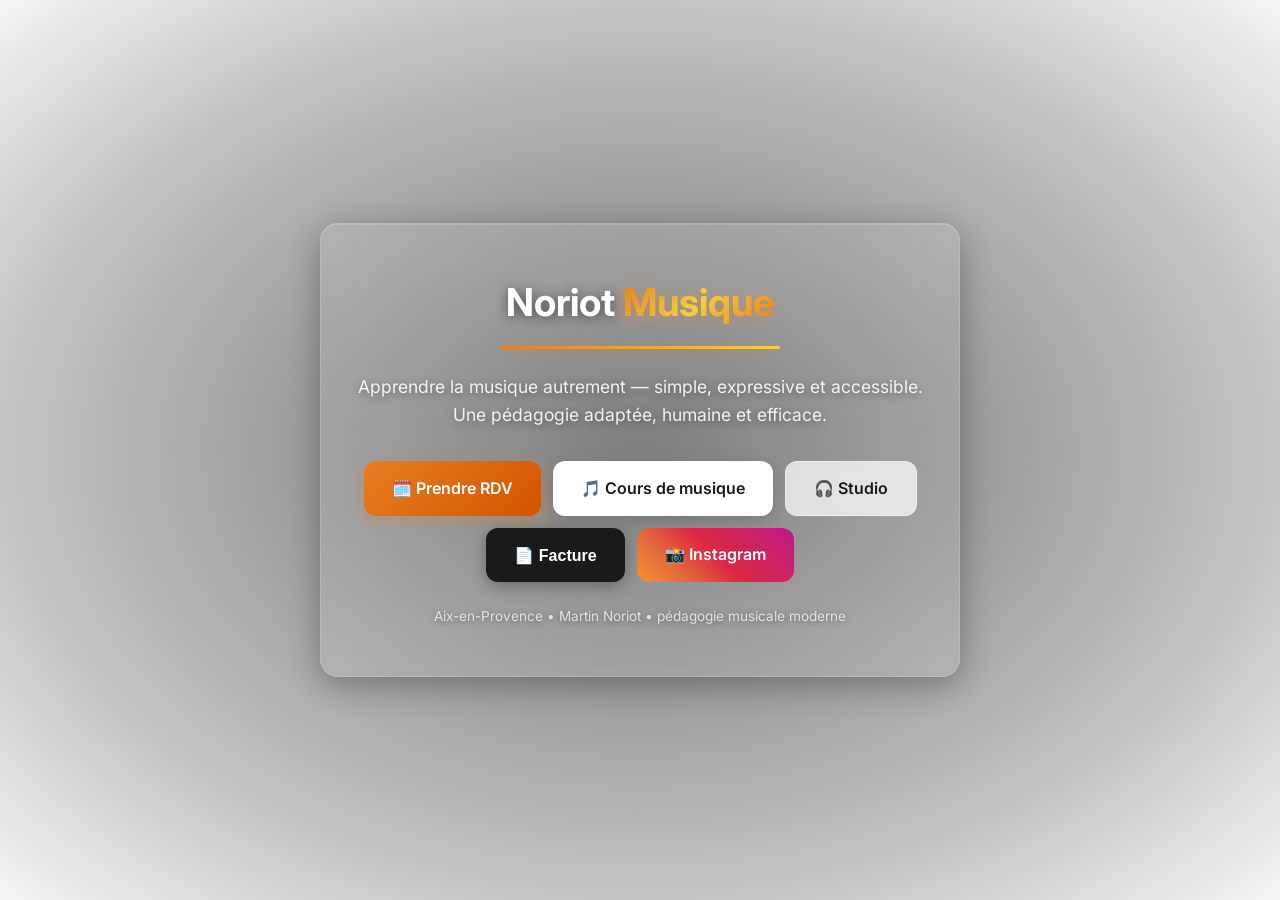
==== commit 8988ebe7: "Refactor hero section and update styles Removed hero tags section and adjusted title accent width." ====
--- a/index.html
+++ b/index.html
@@ -81,7 +81,7 @@
 
     /* Petit trait décoratif sous le titre */
     .title-accent {
-      width: 60px;
+      width: 280px;
       height: 3px;
       background: linear-gradient(90deg, #E67E22, #F4D03F);
       border-radius: 3px;
@@ -104,98 +104,8 @@
       gap: 12px;
       margin-bottom: 24px;
     }
-
-    /* ===== TAGS INFORMATIFS AVEC COULEURS DOUCES ===== */
-    .hero-tags {
-      display: flex;
-      flex-wrap: wrap;
-      justify-content: center;
-      gap: 10px;
-      margin-bottom: 32px;
-    }
-
-    .hero-tags .tag {
-      font-size: 0.9rem;
-      font-weight: 500;
-      padding: 8px 16px;
-      cursor: default;
-      user-select: none;
-      transition: var(--transition);
-      border: none;
-      backdrop-filter: blur(10px);
-      box-shadow: 0 2px 8px rgba(0,0,0,0.15);
-    }
-
-    .hero-tags .tag:hover {
-      transform: translateY(-2px);
-      box-shadow: 0 4px 12px rgba(0,0,0,0.2);
-    }
-
-    /* Couleurs douces pour chaque instrument */
-    .tag-piano {
-      background: linear-gradient(135deg, rgba(100, 149, 237, 0.25), rgba(70, 130, 180, 0.35));
-      color: #E0F0FF;
-      border: 1px solid rgba(100, 149, 237, 0.4);
-    }
-    .tag-piano:hover {
-      background: linear-gradient(135deg, rgba(100, 149, 237, 0.35), rgba(70, 130, 180, 0.45));
-    }
-
-    .tag-trompette {
-      background: linear-gradient(135deg, rgba(255, 215, 0, 0.2), rgba(218, 165, 32, 0.3));
-      color: #FFF8DC;
-      border: 1px solid rgba(255, 215, 0, 0.4);
-    }
-    .tag-trompette:hover {
-      background: linear-gradient(135deg, rgba(255, 215, 0, 0.3), rgba(218, 165, 32, 0.4));
-    }
-
-    .tag-guitare {
-      background: linear-gradient(135deg, rgba(210, 105, 30, 0.2), rgba(139, 69, 19, 0.3));
-      color: #FFE4C4;
-      border: 1px solid rgba(210, 105, 30, 0.4);
-    }
-    .tag-guitare:hover {
-      background: linear-gradient(135deg, rgba(210, 105, 30, 0.3), rgba(139, 69, 19, 0.4));
-    }
-
-    .tag-basse {
-      background: linear-gradient(135deg, rgba(220, 20, 60, 0.2), rgba(139, 0, 0, 0.3));
-      color: #FFDAB9;
-      border: 1px solid rgba(220, 20, 60, 0.4);
-    }
-    .tag-basse:hover {
-      background: linear-gradient(135deg, rgba(220, 20, 60, 0.3), rgba(139, 0, 0, 0.4));
-    }
-
-    .tag-impro {
-      background: linear-gradient(135deg, rgba(230, 126, 34, 0.25), rgba(211, 84, 0, 0.35));
-      color: #FFF;
-      border: 1px solid rgba(230, 126, 34, 0.5);
-    }
-    .tag-impro:hover {
-      background: linear-gradient(135deg, rgba(230, 126, 34, 0.35), rgba(211, 84, 0, 0.45));
-    }
-
-    .tag-mao {
-      background: linear-gradient(135deg, rgba(147, 112, 219, 0.2), rgba(128, 0, 128, 0.3));
-      color: #E6E6FA;
-      border: 1px solid rgba(147, 112, 219, 0.4);
-    }
-    .tag-mao:hover {
-      background: linear-gradient(135deg, rgba(147, 112, 219, 0.3), rgba(128, 0, 128, 0.4));
-    }
-
-    .tag-theorie {
-      background: linear-gradient(135deg, rgba(32, 178, 170, 0.2), rgba(0, 128, 128, 0.3));
-      color: #E0FFFF;
-      border: 1px solid rgba(32, 178, 170, 0.4);
-    }
-    .tag-theorie:hover {
-      background: linear-gradient(135deg, rgba(32, 178, 170, 0.3), rgba(0, 128, 128, 0.4));
-    }
-
-    .hero-footer {
+/* Couleurs douces pour chaque instrument */
+.hero-footer {
       font-size: 0.85rem;
       color: rgba(255, 255, 255, 0.75);
       margin-top: 16px;
@@ -392,19 +302,7 @@
         Apprendre la musique autrement — simple, expressive et accessible.<br>
         Une pédagogie adaptée, humaine et efficace.
       </p>
-
-      <!-- Tags informatifs avec couleurs douces -->
-      <div class="hero-tags">
-        <span class="tag tag-piano">🎹 Piano</span>
-        <span class="tag tag-trompette">🎺 Trompette</span>
-        <span class="tag tag-guitare">🎸 Guitare</span>
-        <span class="tag tag-basse">🎸 Basse</span>
-        <span class="tag tag-impro">🎤 Improvisation</span>
-        <span class="tag tag-mao">🎛️ MAO</span>
-        <span class="tag tag-theorie">🎼 Théorie musicale</span>
-      </div>
-
-      <div class="hero-buttons">
+<div class="hero-buttons">
         <a href="Réserver.html" class="btn btn-primary">🗓️ Prendre RDV</a>
         <a href="Cours.html" class="btn btn-secondary">🎵 Cours de musique</a>
         <a href="Studio.html" class="btn btn-ghost">🎧 Studio</a>
